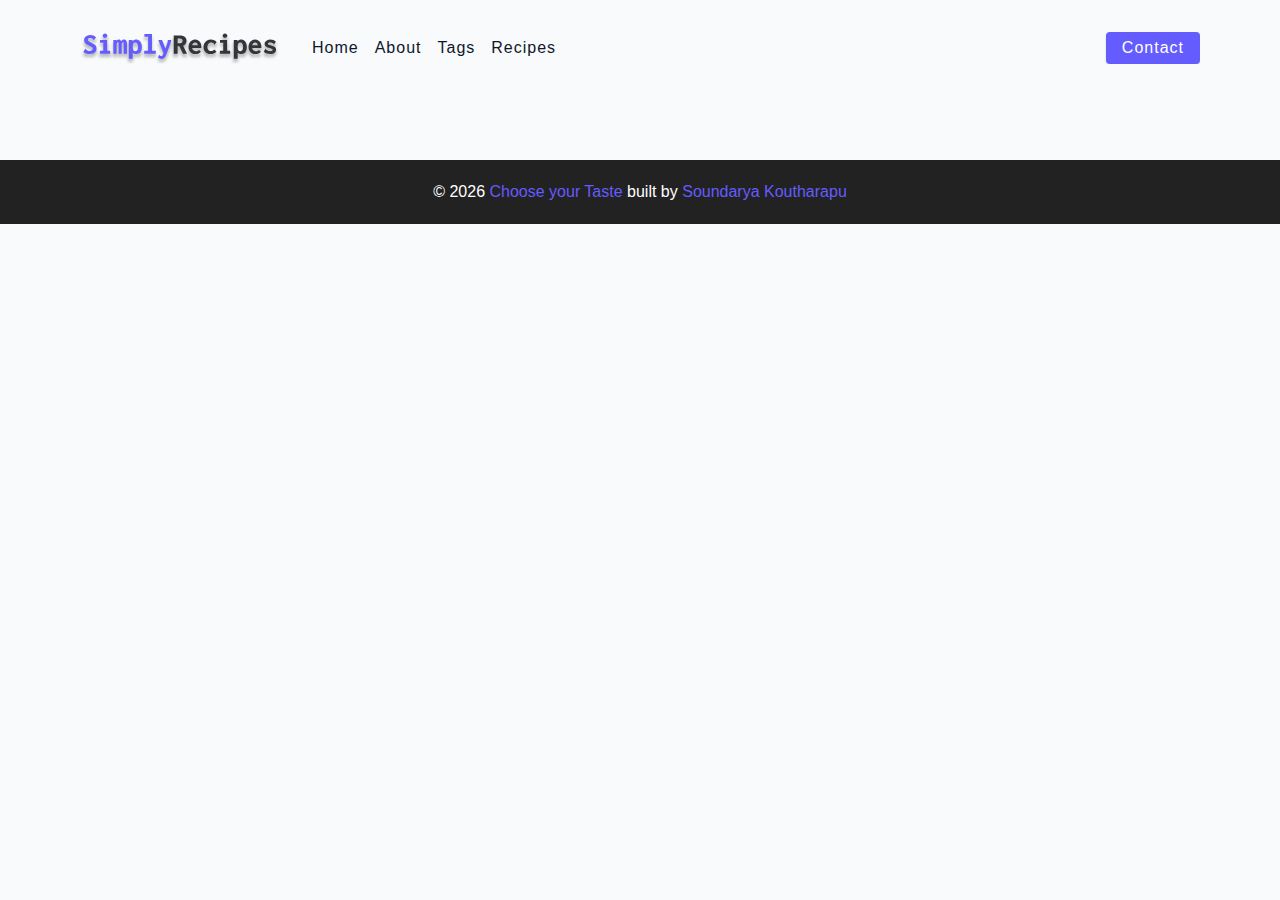
==== Choose The Taste/starter/index.html @ 4e2fcfc8 "first" ====
<!DOCTYPE html>
<html lang="en">
  <head>
    <meta charset="UTF-8" />
    <meta http-equiv="X-UA-Compatible" content="IE=edge" />
    <meta name="viewport" content="width=device-width, initial-scale=1.0" />
    <title>Simply Recipes || Starter</title>
    <!-- favicon -->
    <link rel="shortcut icon" href="./assets/favicon.ico" type="image/x-icon" />
    <!-- normalize -->
    <link rel="stylesheet" href="./css/normalize.css" />
    <!-- font-awesome -->
    <link
      rel="stylesheet"
      href="https://cdnjs.cloudflare.com/ajax/libs/font-awesome/5.14.0/css/all.min.css"
    />
    <!-- main css -->
    <link rel="stylesheet" href="./css/main.css" />
  </head>
  <body>

      <!--nav bar-->
      <nav class="navbar">
        <div class="nav-center">

          <!--nav-header-->
          <div class="nav-header">
            <a href="index.html" class="nav-logo">
              <img src="./assets/logo.svg" alt="Choose The Taste">
            </a>
            <button type="button" class="btn nav-btn">
              <i class="fas fa-align-justify"></i>
            </button>
          </div>

          <!--Links-->
          <div class="nav-links">
            <a href="index.html" class="nav-link">Home</a>
            <a href="about.html" class="nav-link">About</a>
            <a href="tags.html" class="nav-link">Tags</a>
            <a href="recipes.html" class="nav-link">Recipes</a>
            <div class="nav-link contact-link">
              <a href="contact.html" class="btn">Contact</a>
            </div>
          </div>
        </div>
      </nav>
    <!--end of nav-->

    <!--main-->
    <main class="page"></main>
    <!--end of main-->

    <!--footer-->
    <footer class="page-footer">
      <p>&copy; <span id="date"></span>
        <span class="footer-logo">Choose your Taste</span>
        built by <a href="https://www.linkedin.com/in/soundarya-koutharapu/">Soundarya Koutharapu</a>
      </p>
    </footer>
    <script src="./js/app.js"></script>
  </body>
</html>
---- Choose The Taste/starter/css/main.css ----
*,
::after,
::before {
  box-sizing: border-box;
}
/* fonts */

@import url('https://fonts.googleapis.com/css2?family=Roboto:wght@400;500;600&family=Montserrat&display=swap');
html {
  font-size: 100%;
} /*16px*/

:root {
  /* colors */
  --primary-100: #e2e0ff;
  --primary-200: #c1beff;
  --primary-300: #a29dff;
  --primary-400: #837dff;
  --primary-500: #645cff;
  --primary-600: #504acc;
  --primary-700: #3c3799;
  --primary-800: #282566;
  --primary-900: #141233;

  /* grey */
  --grey-50: #f8fafc;
  --grey-100: #f1f5f9;
  --grey-200: #e2e8f0;
  --grey-300: #cbd5e1;
  --grey-400: #94a3b8;
  --grey-500: #64748b;
  --grey-600: #475569;
  --grey-700: #334155;
  --grey-800: #1e293b;
  --grey-900: #0f172a;
  /* rest of the colors */
  --black: #222;
  --white: #fff;
  --red-light: #f8d7da;
  --red-dark: #842029;
  --green-light: #d1e7dd;
  --green-dark: #0f5132;

  /* fonts  */
  --headingFont: 'Roboto', sans-serif;
  --bodyFont: 'Nunito', sans-serif;
  --smallText: 0.7em;
  /* rest of the vars */
  --backgroundColor: var(--grey-50);
  --textColor: var(--grey-900);
  --borderRadius: 0.25rem;
  --letterSpacing: 1px;
  --transition: 0.3s ease-in-out all;
  --max-width: 1120px;
  --fixed-width: 600px;

  /* box shadow*/
  --shadow-1: 0 1px 3px 0 rgba(0, 0, 0, 0.1), 0 1px 2px 0 rgba(0, 0, 0, 0.06);
  --shadow-2: 0 4px 6px -1px rgba(0, 0, 0, 0.1),
    0 2px 4px -1px rgba(0, 0, 0, 0.06);
  --shadow-3: 0 10px 15px -3px rgba(0, 0, 0, 0.1),
    0 4px 6px -2px rgba(0, 0, 0, 0.05);
  --shadow-4: 0 20px 25px -5px rgba(0, 0, 0, 0.1),
    0 10px 10px -5px rgba(0, 0, 0, 0.04);
}

body {
  background: var(--backgroundColor);
  font-family: var(--bodyFont);
  font-weight: 400;
  line-height: 1.75;
  color: var(--textColor);
}

p {
  margin-top: 0;
  margin-bottom: 1.5rem;
  max-width: 40em;
}

h1,
h2,
h3,
h4,
h5 {
  margin: 0;
  margin-bottom: 1.38rem;
  font-family: var(--headingFont);
  font-weight: 400;
  line-height: 1.3;
  text-transform: capitalize;
  letter-spacing: var(--letterSpacing);
}

h1 {
  margin-top: 0;
  font-size: 3.052rem;
}

h2 {
  font-size: 2.441rem;
}

h3 {
  font-size: 1.953rem;
}

h4 {
  font-size: 1.563rem;
}

h5 {
  font-size: 1.25rem;
}

small,
.text-small {
  font-size: var(--smallText);
}

a {
  text-decoration: none;
}
ul {
  list-style-type: none;
  padding: 0;
}

.img {
  width: 100%;
  display: block;
  object-fit: cover;
}
/* buttons */

.btn {
  cursor: pointer;
  color: var(--white);
  background: var(--primary-500);
  border: transparent;
  border-radius: var(--borderRadius);
  letter-spacing: var(--letterSpacing);
  padding: 0.375rem 0.75rem;
  box-shadow: var(--shadow-1);
  transition: var(--transtion);
  text-transform: capitalize;
  display: inline-block;
}
.btn:hover {
  background: var(--primary-700);
  box-shadow: var(--shadow-3);
}
.btn-hipster {
  color: var(--primary-500);
  background: var(--primary-200);
}
.btn-hipster:hover {
  color: var(--primary-200);
  background: var(--primary-700);
}
.btn-block {
  width: 100%;
}

/* alerts */
.alert {
  padding: 0.375rem 0.75rem;
  margin-bottom: 1rem;
  border-color: transparent;
  border-radius: var(--borderRadius);
}

.alert-danger {
  color: var(--red-dark);
  background: var(--red-light);
}
.alert-success {
  color: var(--green-dark);
  background: var(--green-light);
}
/* form */

.form {
  width: 90vw;
  max-width: var(--fixed-width);
  background: var(--white);
  border-radius: var(--borderRadius);
  box-shadow: var(--shadow-2);
  padding: 2rem 2.5rem;
  margin: 3rem auto;
}
.form-label {
  display: block;
  font-size: var(--smallText);
  margin-bottom: 0.5rem;
  text-transform: capitalize;
  letter-spacing: var(--letterSpacing);
}
.form-input,
.form-textarea {
  width: 100%;
  padding: 0.375rem 0.75rem;
  border-radius: var(--borderRadius);
  background: var(--backgroundColor);
  border: 1px solid var(--grey-200);
}

.form-row {
  margin-bottom: 1rem;
}

.form-textarea {
  height: 7rem;
}
::placeholder {
  font-family: inherit;
  color: var(--grey-400);
}
.form-alert {
  color: var(--red-dark);
  letter-spacing: var(--letterSpacing);
  text-transform: capitalize;
}
/* alert */

@keyframes spinner {
  to {
    transform: rotate(360deg);
  }
}

.loading {
  width: 6rem;
  height: 6rem;
  border: 5px solid var(--grey-400);
  border-radius: 50%;
  border-top-color: var(--primary-500);
  animation: spinner 0.6s linear infinite;
}
.loading {
  margin: 0 auto;
}
/* title */

.title {
  text-align: center;
}

.title-underline {
  background: var(--primary-500);
  width: 7rem;
  height: 0.25rem;
  margin: 0 auto;
  margin-top: -1rem;
}

/*
=============== 
Navbar
===============
*/

.navbar
{
    display: flex;
    justify-content: center;
    align-items: center;
  /* background-color: blueviolet; */
}
.nav-center
{
  width: 90vw;
  max-width: var(--max-width) ;
  /* background-color: yellow; */
}

.nav-header
{
  height: 6rem;
  display: flex;
  justify-content: space-between;
  align-items: center;
}

.nav-logo
{
  display: flex;
  align-items: center;
}

.nav-header img
{
  width: 200px;
}

.nav-btn
{
  padding: 0.15rem 0.75rem;
}

.nav-links
{
  display: flex;
  flex-direction: column;
  
  height: 0;
  overflow: hidden;
  transition: var(--transition);
}

.show-links
{
  height: 310px;
}

.nav-link
{
  display: block;
  text-align: center;
  text-transform: capitalize;
  color: var(--grey-900);
  letter-spacing: var(--letterSpacing);
  padding: 1rem 0;
  border-top: 1px solid var(--grey-500);
}
.nav-link:hover
{
  color: var(--primary-500);
}

.contact-link a
{
    padding: 0.15rem 1rem;
}

@media screen and (min-width:992px)
{
    .nav-btn
    {
      display: none;
    } 
    .navbar
    {
        height: 6rem;
    }
    .nav-center
    {
      display: flex;
      align-items: center;
    }
    .nav-header
    {
      height: auto;
      margin-right: 2rem;
    }
    .nav-links
    {
      height: auto;
      flex-direction: row;
      align-items: center;
      width: 100%;
    }
    .nav-link
    {
      padding: 0;
      border-top: none;
      margin-right: 1rem;
      font-size: 1rem;
    }
    .contact-link
    {
      margin-left: auto;
      margin-right: 0;
    }
}

/*
=============== 
Page
===============
*/

.page
{
  /* background: red; */
  width: 90vw;
  max-width: var(--max-width);
  margin: 0 auto;
  padding: 2rem;
  min-height: calc(100vh - (6rem+4rem));
}

/*
=============== 
Footer
===============
*/

.page-footer
{
  height: 4rem;
  background: var(--black);
  color: var(--white);
  display: flex;
 align-items: center;
 justify-content: center;

}

.page-footer p
{
  margin-bottom: 0;
}

.footer-logo,
.page-footer a
{
  color: var(--primary-500);
}





/*
=============== 
Navbar
===============
*/
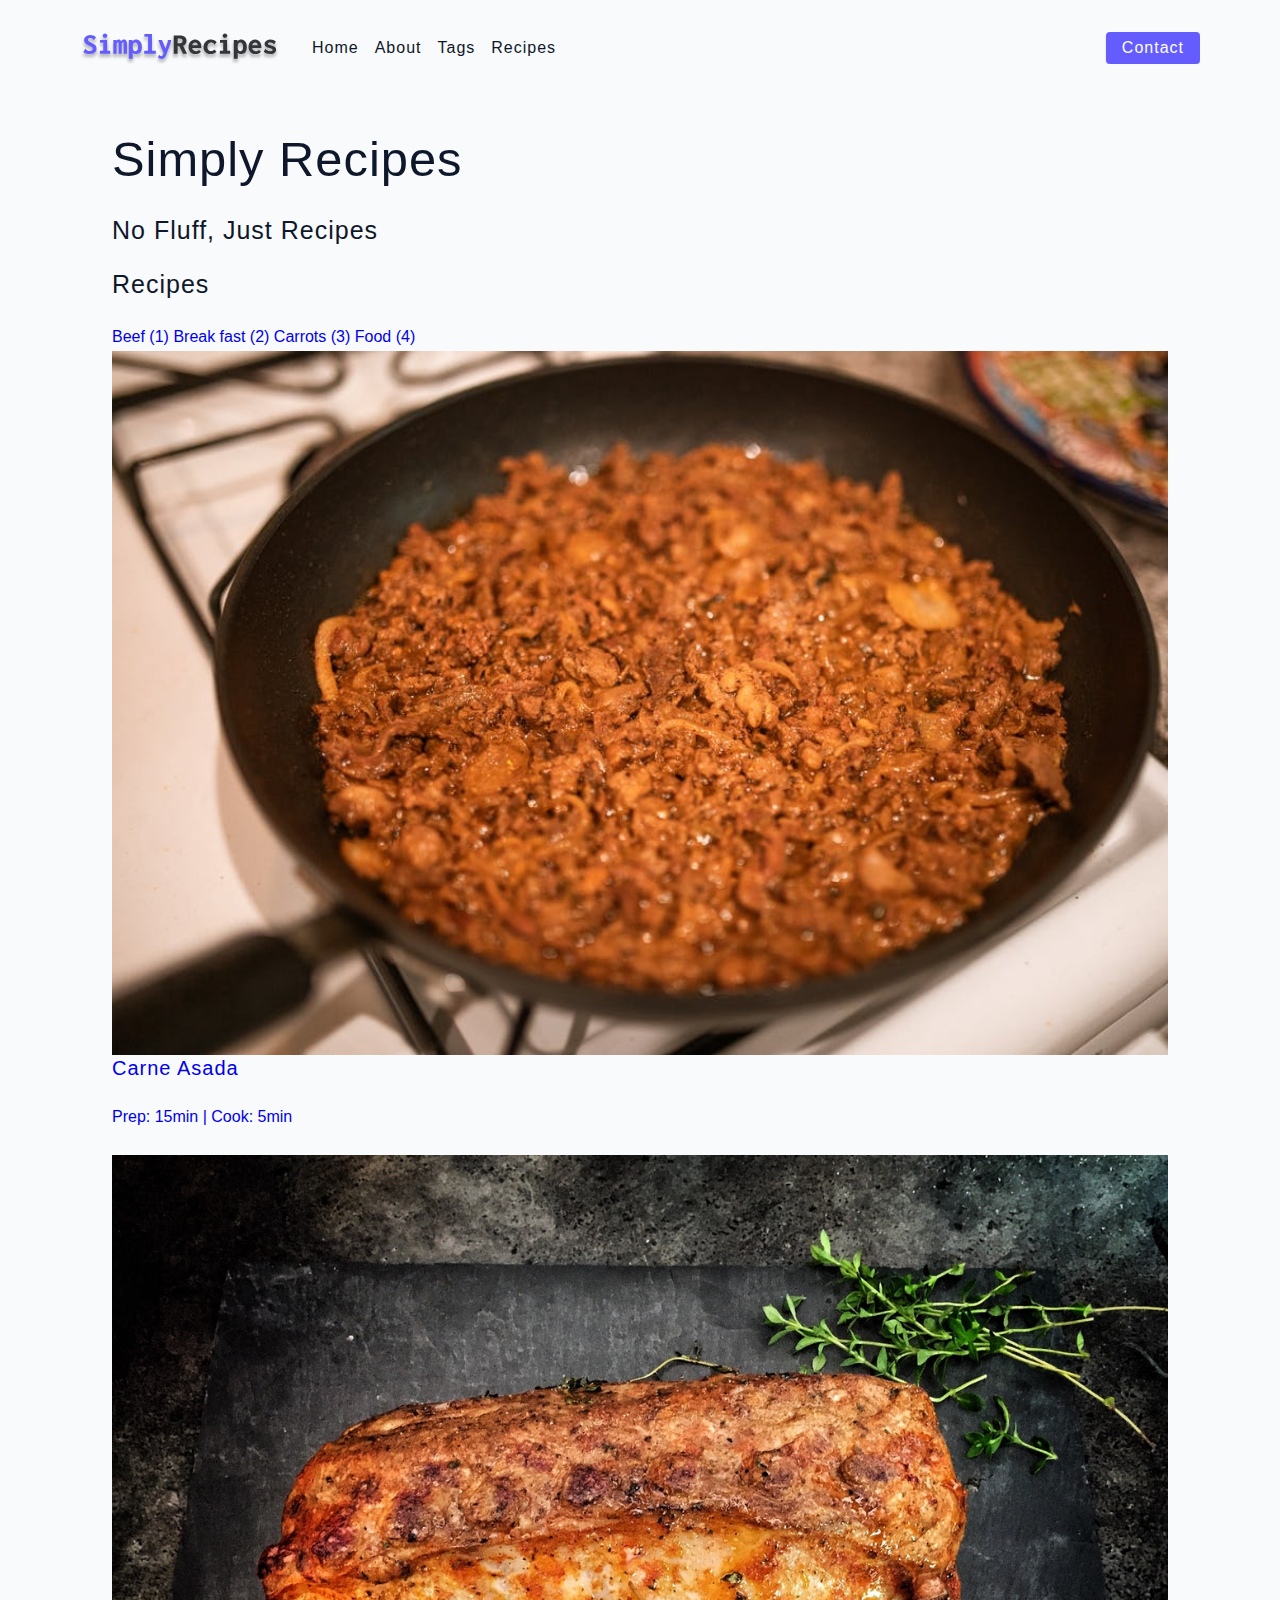
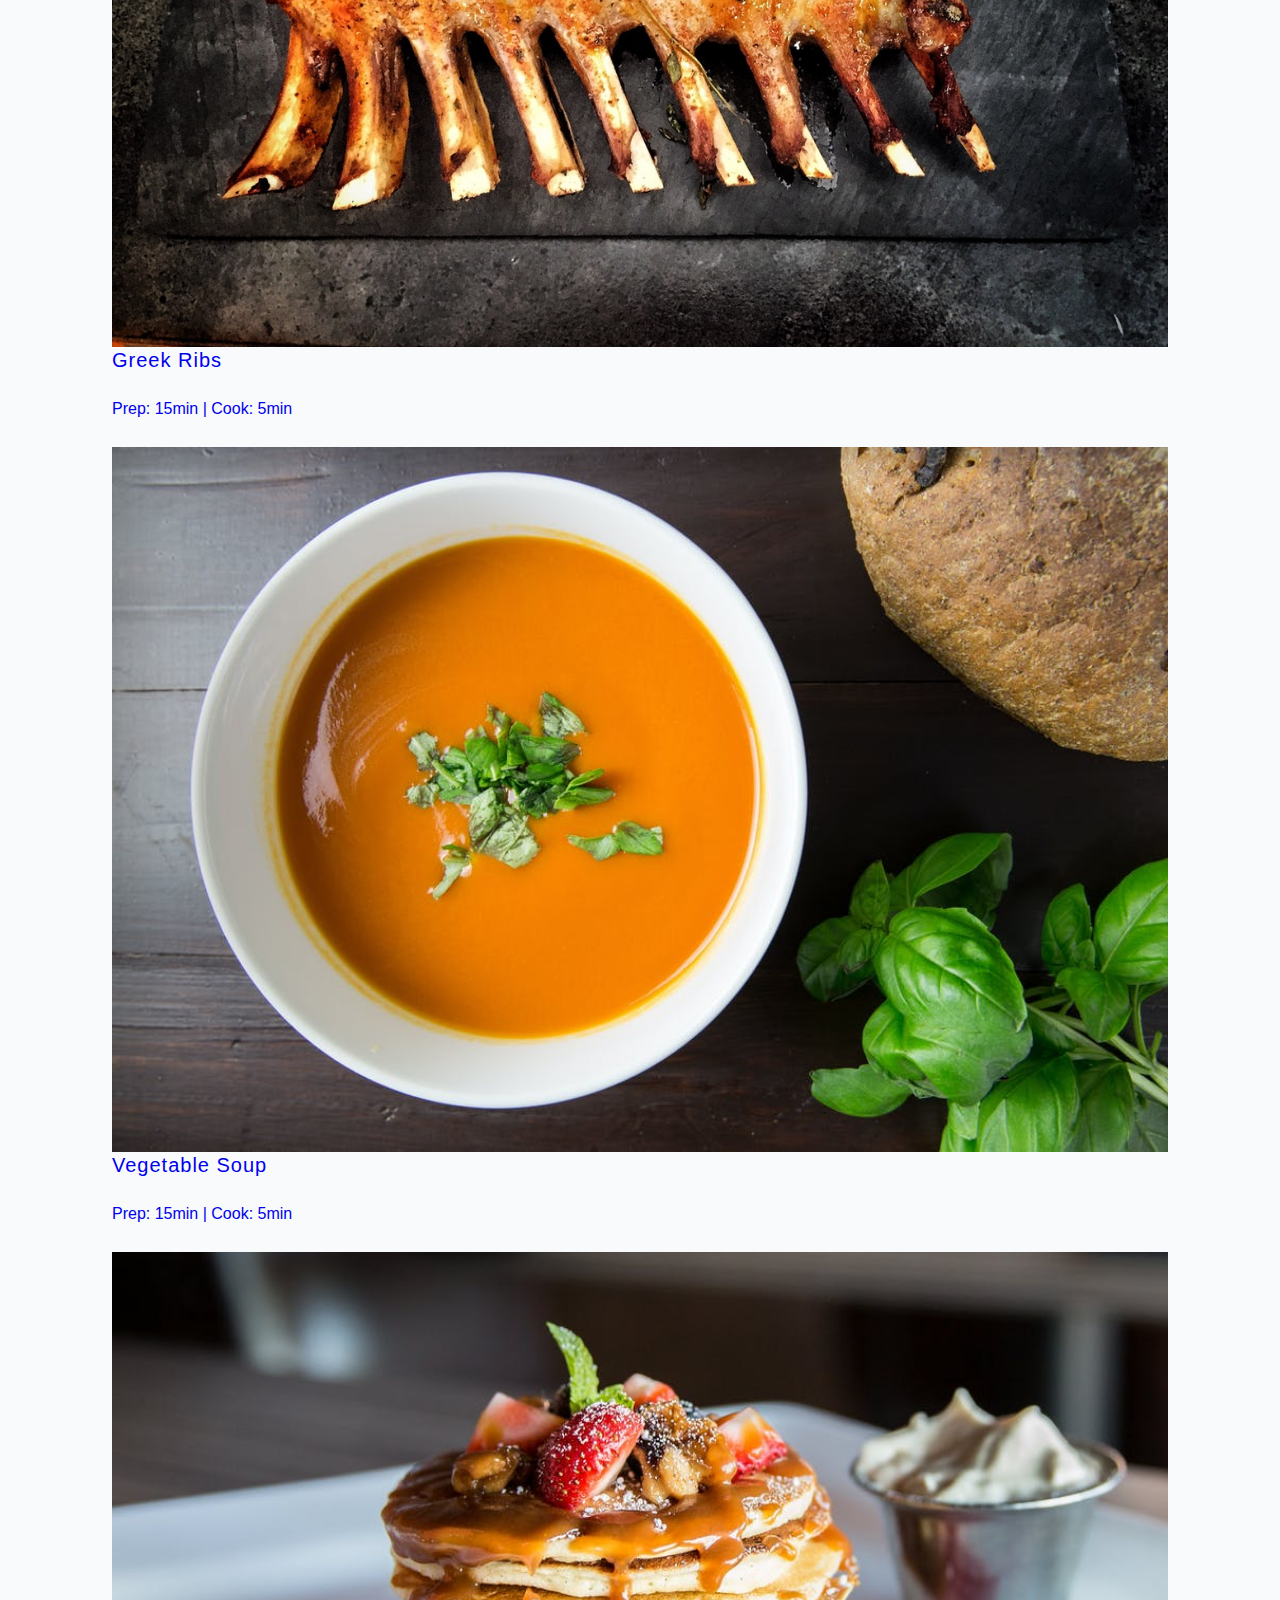
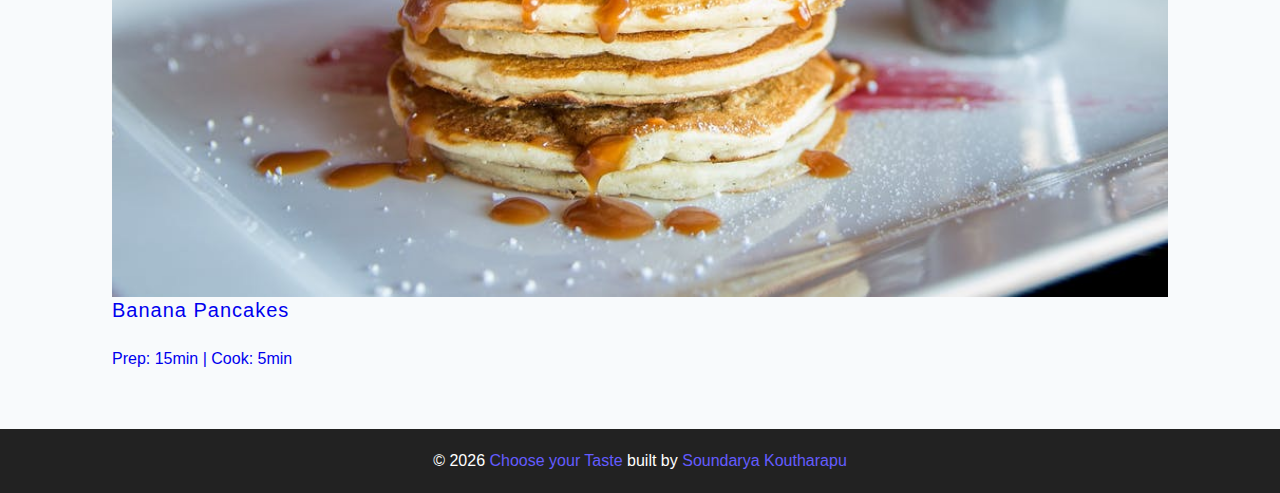
==== commit 03adb1e1: "updated:tags" ====
--- a/Choose The Taste/starter/index.html
+++ b/Choose The Taste/starter/index.html
@@ -1,63 +1,138 @@
 <!DOCTYPE html>
 <html lang="en">
-  <head>
-    <meta charset="UTF-8" />
-    <meta http-equiv="X-UA-Compatible" content="IE=edge" />
-    <meta name="viewport" content="width=device-width, initial-scale=1.0" />
-    <title>Simply Recipes || Starter</title>
-    <!-- favicon -->
-    <link rel="shortcut icon" href="./assets/favicon.ico" type="image/x-icon" />
-    <!-- normalize -->
-    <link rel="stylesheet" href="./css/normalize.css" />
-    <!-- font-awesome -->
-    <link
-      rel="stylesheet"
-      href="https://cdnjs.cloudflare.com/ajax/libs/font-awesome/5.14.0/css/all.min.css"
-    />
-    <!-- main css -->
-    <link rel="stylesheet" href="./css/main.css" />
-  </head>
-  <body>
 
-      <!--nav bar-->
-      <nav class="navbar">
-        <div class="nav-center">
+<head>
+  <meta charset="UTF-8" />
+  <meta http-equiv="X-UA-Compatible" content="IE=edge" />
+  <meta name="viewport" content="width=device-width, initial-scale=1.0" />
+  <title>Simply Recipes || Starter</title>
+  <!-- favicon -->
+  <link rel="shortcut icon" href="./assets/favicon.ico" type="image/x-icon" />
+  <!-- normalize -->
+  <link rel="stylesheet" href="./css/normalize.css" />
+  <!-- font-awesome -->
+  <link rel="stylesheet" href="https://cdnjs.cloudflare.com/ajax/libs/font-awesome/5.14.0/css/all.min.css" />
+  <!-- main css -->
+  <link rel="stylesheet" href="./css/main.css" />
+</head>
 
-          <!--nav-header-->
-          <div class="nav-header">
-            <a href="index.html" class="nav-logo">
-              <img src="./assets/logo.svg" alt="Choose The Taste">
-            </a>
-            <button type="button" class="btn nav-btn">
-              <i class="fas fa-align-justify"></i>
-            </button>
-          </div>
+<body>
 
-          <!--Links-->
-          <div class="nav-links">
-            <a href="index.html" class="nav-link">Home</a>
-            <a href="about.html" class="nav-link">About</a>
-            <a href="tags.html" class="nav-link">Tags</a>
-            <a href="recipes.html" class="nav-link">Recipes</a>
-            <div class="nav-link contact-link">
-              <a href="contact.html" class="btn">Contact</a>
-            </div>
-          </div>
+  <!--nav bar-->
+  <nav class="navbar">
+    <div class="nav-center">
+
+      <!--nav-header-->
+      <div class="nav-header">
+        <a href="index.html" class="nav-logo">
+          <img src="./assets/logo.svg" alt="Choose The Taste">
+        </a>
+        <button type="button" class="btn nav-btn">
+          <i class="fas fa-align-justify"></i>
+        </button>
+      </div>
+
+      <!--Links-->
+      <div class="nav-links">
+        <a href="index.html" class="nav-link">Home</a>
+        <a href="about.html" class="nav-link">About</a>
+        <a href="tags.html" class="nav-link">Tags</a>
+        <a href="recipes.html" class="nav-link">Recipes</a>
+        <div class="nav-link contact-link">
+          <a href="contact.html" class="btn">Contact</a>
         </div>
-      </nav>
-    <!--end of nav-->
+      </div>
+    </div>
+  </nav>
+  <!--end of nav-->
 
-    <!--main-->
-    <main class="page"></main>
-    <!--end of main-->
+  <!--main-->
+  <main class="page">
 
-    <!--footer-->
-    <footer class="page-footer">
-      <p>&copy; <span id="date"></span>
-        <span class="footer-logo">Choose your Taste</span>
-        built by <a href="https://www.linkedin.com/in/soundarya-koutharapu/">Soundarya Koutharapu</a>
-      </p>
-    </footer>
-    <script src="./js/app.js"></script>
-  </body>
+    <!-- header -->
+    <header class="hero">
+      <div class="hero-container">
+        <div class="hero-text">
+          <h1>simply recipes</h1>
+          <h4>no fluff, just recipes</h4>
+        </div>
+      </div>
+    </header>
+    <!-- end of header -->
+
+    <!-- recipes container -->
+    <section class="recipes-container">
+
+      <!-- tags container -->
+      <div class="tags-container">
+        <h4>Recipes</h4>
+        <div class="tags-list">
+          <a href="./tag-template.html">Beef (1)</a>
+          <a href="./tag-template.html">Break fast (2)</a>
+          <a href="./tag-template.html"> Carrots (3)</a>
+          <a href="./tag-template.html">Food (4)</a>
+        </div>
+      </div>
+      <!-- end of tags container -->
+
+      <!-- recipes list container -->
+      <div class="recipes list">
+
+        <!--Single recipe-->
+        <a href="./single-recipe.html" class="recipe">
+          <img src="./assets/recipes/recipe-1.jpeg" alt="food" class="img recipe-img">
+          <h5>carne asada</h5>
+          <p>Prep: 15min | Cook: 5min</p>
+          <p></p>
+        </a>
+        <!--end of single recipe-->
+
+        <!--Single recipe-->
+        <a href="./single-recipe.html" class="recipe">
+          <img src="./assets/recipes/recipe-2.jpeg" alt="food" class="img recipe-img">
+          <h5>greek ribs</h5>
+          <p>Prep: 15min | Cook: 5min</p>
+          <p></p>
+        </a>
+        <!--end of single recipe-->
+
+        <!--Single recipe-->
+        <a href="./single-recipe.html" class="recipe">
+          <img src="./assets/recipes/recipe-3.jpeg" alt="food" class="img recipe-img">
+          <h5>vegetable soup</h5>
+          <p>Prep: 15min | Cook: 5min</p>
+          <p></p>
+        </a>
+        <!--end of single recipe-->
+
+        <!--Single recipe-->
+        <a href="./single-recipe.html" class="recipe">
+          <img src="./assets/recipes/recipe-4.jpeg" alt="food" class="img recipe-img">
+          <h5>banana pancakes</h5>
+          <p>Prep: 15min | Cook: 5min</p>
+          <p></p>
+        </a>
+        <!--end of single recipe-->
+
+
+      </div>
+      <!-- end of recipes list container -->
+    </section>
+
+    <!-- end of recipes container -->
+  </main>
+  <!--end of main-->
+
+  <!--footer-->
+  <footer class="page-footer">
+    <p>&copy; <span id="date"></span>
+      <span class="footer-logo">Choose your Taste</span>
+      built by <a href="https://www.linkedin.com/in/soundarya-koutharapu/">Soundarya Koutharapu</a>
+    </p>
+  </footer>
+  <script src="./js/app.js"></script>
+</body>
+
 </html>
+
+
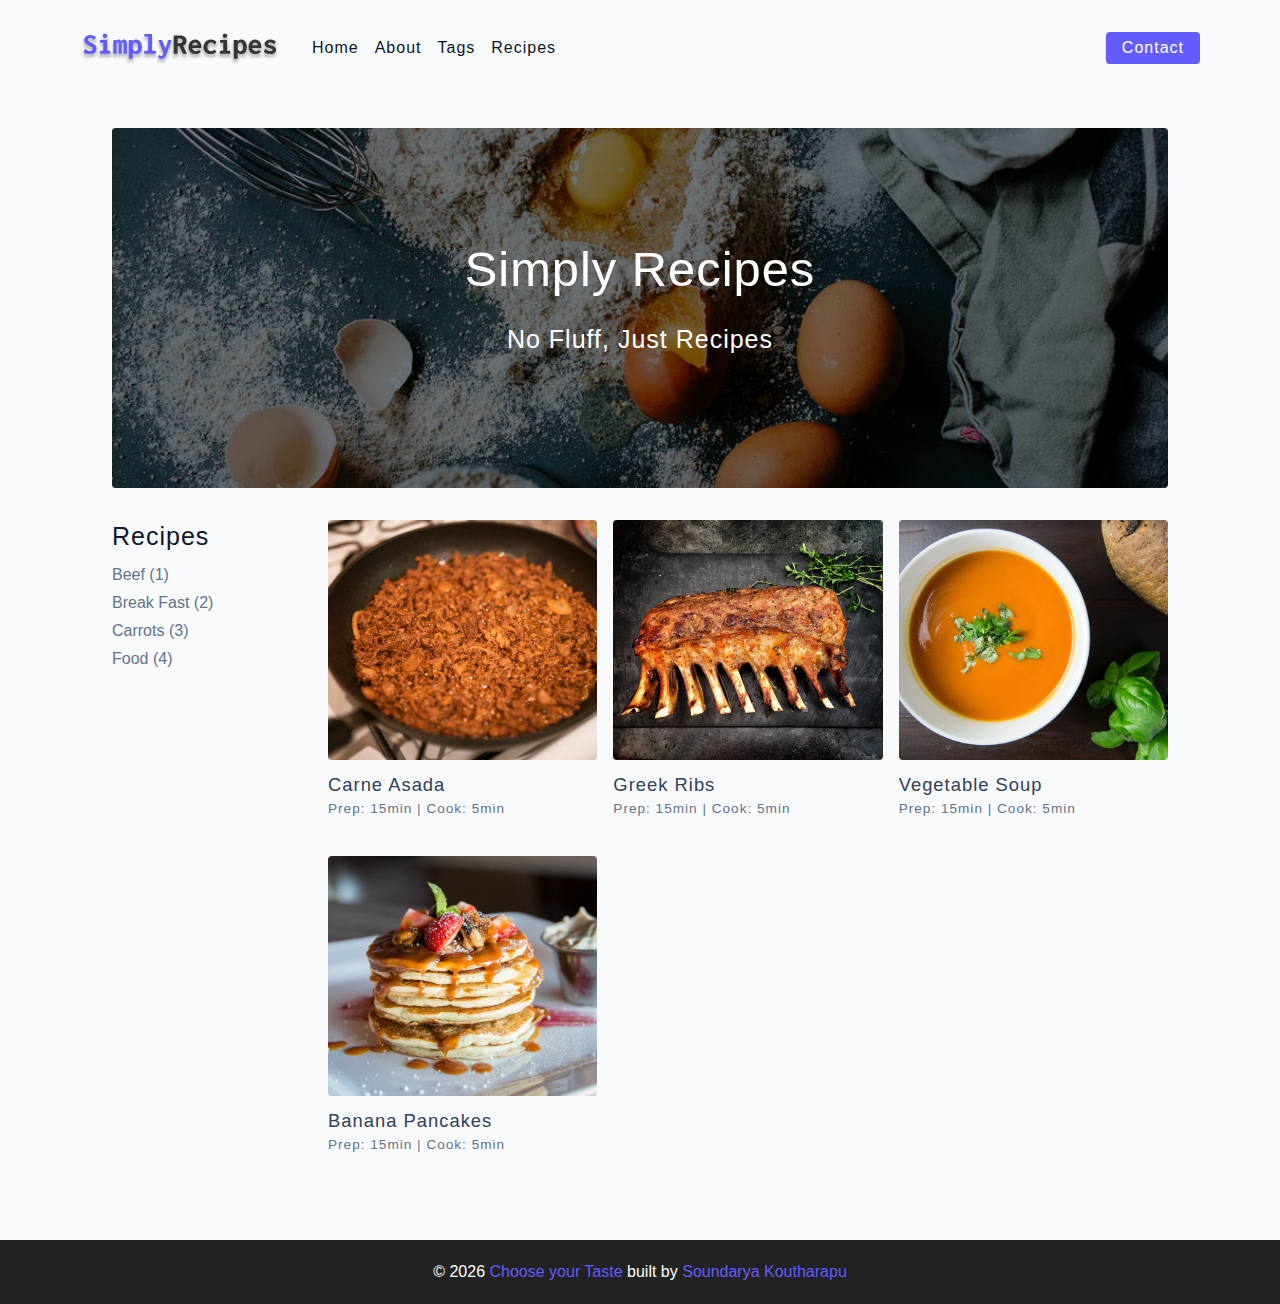
==== commit a82ed66a: "updated:home page" ====
--- a/Choose The Taste/starter/index.html
+++ b/Choose The Taste/starter/index.html
@@ -76,7 +76,7 @@
       <!-- end of tags container -->
 
       <!-- recipes list container -->
-      <div class="recipes list">
+      <div class="recipes-list">
 
         <!--Single recipe-->
         <a href="./single-recipe.html" class="recipe">
--- a/Choose The Taste/starter/css/main.css
+++ b/Choose The Taste/starter/css/main.css
@@ -418,12 +418,190 @@
   color: var(--primary-500);
 }
 
-
-
-
-
 /*
 =============== 
-Navbar
+Hero
+===============
+*/
+
+.hero
+{
+  height: 40vh;
+  background: url('../assets/main.jpeg') center/cover no-repeat;
+  margin-bottom: 2rem;
+  border-radius: var(--borderRadius);
+  position: relative;
+}
+
+.hero-container
+{
+  position: absolute;
+  width: 100%;
+  height: 100%;
+  top: 0;
+  left: 0;
+  background: rgba(0,0,0,0.4);
+  border-radius: var(--borderRadius);
+  display: flex;
+  align-items: center;
+  justify-content: center;
+
+}
+
+.hero-text
+{
+  text-align: center;
+  color: var(--white);
+}
+
+@media screen and (min-width:768)
+{
+    .hero-text h1 
+    {
+     font-size: 4rem;
+     margin-bottom: 0;
+    }
+}
+
+/*
+=============== 
+Recipes
+===============
+*/
+.recipes-container
+{
+  display: grid;
+  gap: 2rem 1rem;
+ 
+}
+
+.tags-container
+{
+  
+  order: 1;
+  display: flex;
+  flex-direction: column;
+  padding-bottom: 3rem;
+}
+
+.recipes-list
+{
+  display: grid;
+  gap:2rem 1rem;
+  padding-bottom: 3rem;
+  
+}
+
+.tags-container h4
+{
+  margin-bottom: 0.5rem;
+  font-weight: 500;
+}
+
+.tags-list
+{
+  display: grid;
+  grid-template-columns: 1fr 1fr 1fr;
+}
+
+.tags-list a
+{
+    text-transform: capitalize;
+    display: block;
+    color: var(--grey-500);
+    transition: var(--transition);
+}
+
+.tags-list a:hover
+{
+  color: var(--primary-500);
+}
+
+.recipe
+{
+    display: block;
+}
+
+.recipe img
+{
+  height: 15rem; 
+  border-radius: var(--borderRadius);
+  margin-bottom: 1rem;
+}
+
+.recipe h5
+{
+   margin-bottom: 0;
+   line-height: 1;
+   color: var(--grey-700);
+}
+
+.recipe p
+{
+  margin-bottom: 0;
+  line-height: 1;
+  margin-top: 0.5rem;
+  color: var(--grey-500);
+  letter-spacing: var(--letterSpacing);
+
+}
+
+@media screen and (min-width:576px) 
+{
+  .recipes-list
+  {
+   grid-template-columns: 1fr 1fr;
+  }
+  .recipe-img
+  {
+    height: 10rem;
+  }
+}
+
+@media screen and (min-width:992px) 
+{
+  .recipes-container
+  {
+    grid-template-columns: 200px 1fr;
+   
+  }
+  .recipe p
+  {
+      font-size: 0.85rem;
+  }
+  .tags-container
+  {
+      order: 0;
+  }
+  .tags-list
+  {
+    grid-template-columns: 1fr;
+  }
+
+}
+
+@media screen  and (min-width:1200px) 
+{
+  .recipes-list
+  {
+    grid-template-columns: 1fr 1fr 1fr;
+  }
+  .recipe h5
+  {
+      font-size: 1.15rem;
+  }
+}
+
+
+
+
+
+
+
+
+
+/*
+=============== 
+
 ===============
 */